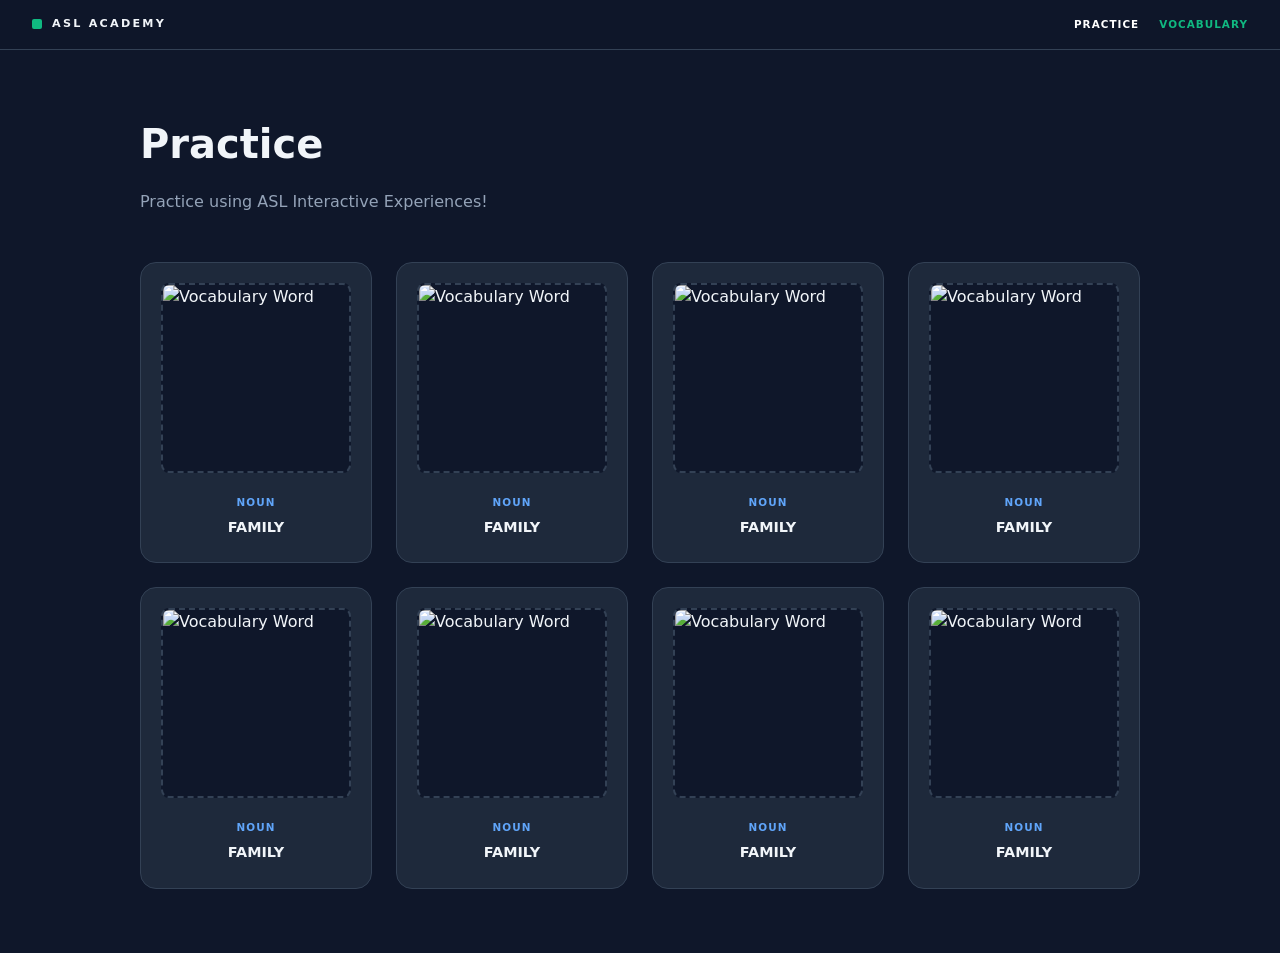
==== index.html @ 32ef87b6 "test" ====
<!DOCTYPE html>
<html lang="en">
<head>
    <meta charset="UTF-8">
    <meta name="viewport" content="width=device-width, initial-scale=1.0">
    <title>ASL Lexicon</title>
    <link rel="stylesheet" href="global.css">
</head>
<body>

    <nav>
        <div style="display: flex; align-items: center; gap: 10px;">
            <div style="background: var(--accent); width: 10px; height: 10px; border-radius: 2px;"></div>
            <span style="font-weight: 900; font-size: 0.7rem; letter-spacing: 0.2em; text-transform: uppercase;">ASL Academy</span>
        </div>
        <div style="display: flex; gap: 20px;">
            <a href="index.html" class="label" style="text-decoration: none; color:white;">Practice</a>
            <a href="lexicon.html" class="label" style="text-decoration: none;">Vocabulary</a>
        </div>
    </nav>

    <div style="max-width: 1000px; margin: 4rem auto; padding: 0 2rem;">
        <header style="margin-bottom: 3rem;">
            <h1 style="font-size: 2.5rem; font-weight: 900; margin: 0;">Practice</h1>
            <p style="color: var(--text-secondary);">Practice using ASL Interactive Experiences!</p>
        </header>

        <div style="display: grid; grid-template-columns: repeat(auto-fill, minmax(200px, 1fr)); gap: 1.5rem;">
            
            <!-- COPY THIS BLOCK FOR NEW WORDS -->
            <div class="card">
                <div class="frame" style="aspect-ratio: 1/1;">
                    <img src="word-image.jpg" alt="Vocabulary Word">
                </div>
                <div style="text-align: center;">
                    <span class="label" style="color: #60a5fa;">Noun</span>
                    <h3 class="title" style="font-size: 0.9rem;">FAMILY</h3>
                </div>
            </div>
            <!-- END BLOCK -->
            <div class="card">
                <div class="frame" style="aspect-ratio: 1/1;">
                    <img src="word-image.jpg" alt="Vocabulary Word">
                </div>
                <div style="text-align: center;">
                    <span class="label" style="color: #60a5fa;">Noun</span>
                    <h3 class="title" style="font-size: 0.9rem;">FAMILY</h3>
                </div>
            </div>
            <div class="card">
                <div class="frame" style="aspect-ratio: 1/1;">
                    <img src="word-image.jpg" alt="Vocabulary Word">
                </div>
                <div style="text-align: center;">
                    <span class="label" style="color: #60a5fa;">Noun</span>
                    <h3 class="title" style="font-size: 0.9rem;">FAMILY</h3>
                </div>
            </div>
            <div class="card">
                <div class="frame" style="aspect-ratio: 1/1;">
                    <img src="word-image.jpg" alt="Vocabulary Word">
                </div>
                <div style="text-align: center;">
                    <span class="label" style="color: #60a5fa;">Noun</span>
                    <h3 class="title" style="font-size: 0.9rem;">FAMILY</h3>
                </div>
            </div>
            <!-- COPY THIS BLOCK FOR NEW WORDS -->
            <div class="card">
                <div class="frame" style="aspect-ratio: 1/1;">
                    <img src="word-image.jpg" alt="Vocabulary Word">
                </div>
                <div style="text-align: center;">
                    <span class="label" style="color: #60a5fa;">Noun</span>
                    <h3 class="title" style="font-size: 0.9rem;">FAMILY</h3>
                </div>
            </div>
            <!-- END BLOCK -->
            <div class="card">
                <div class="frame" style="aspect-ratio: 1/1;">
                    <img src="word-image.jpg" alt="Vocabulary Word">
                </div>
                <div style="text-align: center;">
                    <span class="label" style="color: #60a5fa;">Noun</span>
                    <h3 class="title" style="font-size: 0.9rem;">FAMILY</h3>
                </div>
            </div>
            <div class="card">
                <div class="frame" style="aspect-ratio: 1/1;">
                    <img src="word-image.jpg" alt="Vocabulary Word">
                </div>
                <div style="text-align: center;">
                    <span class="label" style="color: #60a5fa;">Noun</span>
                    <h3 class="title" style="font-size: 0.9rem;">FAMILY</h3>
                </div>
            </div>
            <div class="card">
                <div class="frame" style="aspect-ratio: 1/1;">
                    <img src="word-image.jpg" alt="Vocabulary Word">
                </div>
                <div style="text-align: center;">
                    <span class="label" style="color: #60a5fa;">Noun</span>
                    <h3 class="title" style="font-size: 0.9rem;">FAMILY</h3>
                </div>
            </div>


        </div>
    </div>

</body>
</html>
---- global.css ----
/* ASL ACADEMY - GLOBAL STYLE SHEET
   Use these classes for a consistent, filter-safe academic look.
*/

:root {
    --bg-main: #0f172a;
    --bg-card: #1e293b;
    --text-primary: #f1f5f9;
    --text-secondary: #94a3b8;
    --accent: #10b981; /* Emerald */
    --border: #334155;
}

body {
    background-color: var(--bg-main);
    color: var(--text-primary);
    font-family: system-ui, -apple-system, sans-serif;
    margin: 0;
    line-height: 1.5;
}

/* Resource Card Styles */
.card {
    background: var(--bg-card);
    border: 1px solid var(--border);
    border-radius: 1rem;
    padding: 1.25rem;
    transition: transform 0.2s, border-color 0.2s;
    text-decoration: none;
    color: inherit;
    display: flex;
    flex-direction: column;
    gap: 1rem;
}

.card:hover {
    border-color: var(--accent);
    transform: translateY(-2px);
}

/* Image Frame System */
.frame {
    background: var(--bg-main);
    border: 2px dashed var(--border);
    border-radius: 0.5rem;
    aspect-ratio: 16 / 9;
    display: flex;
    align-items: center;
    justify-content: center;
    overflow: hidden;
}

.frame img {
    width: 100%;
    height: 100%;
    object-fit: cover;
}

/* Typography */
.label {
    font-size: 0.65rem;
    font-weight: 800;
    text-transform: uppercase;
    letter-spacing: 0.1em;
    color: var(--accent);
}

.title {
    font-size: 1.1rem;
    font-weight: 700;
    margin: 0.25rem 0;
}

.desc {
    font-size: 0.8rem;
    color: var(--text-secondary);
}

/* Navigation */
nav {
    border-bottom: 1px solid var(--border);
    padding: 1rem 2rem;
    display: flex;
    justify-content: space-between;
    align-items: center;
    background: rgba(15, 23, 42, 0.9);
    backdrop-filter: blur(8px);
    sticky: top;
}
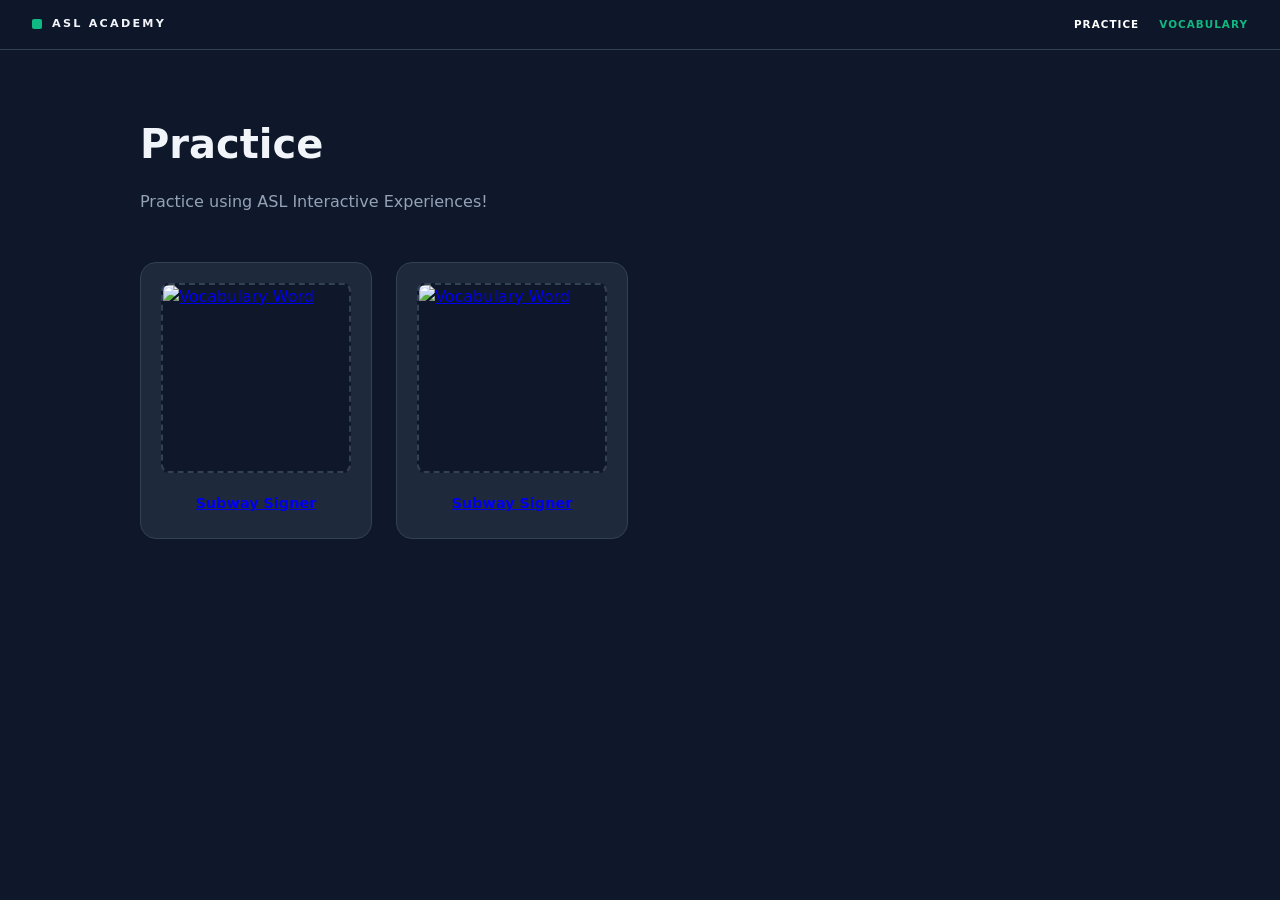
==== commit f5359e11: "first game" ====
--- a/index.html
+++ b/index.html
@@ -29,82 +29,26 @@
             
             <!-- COPY THIS BLOCK FOR NEW WORDS -->
             <div class="card">
+                <a href = "experiences/subway_signer.html">
                 <div class="frame" style="aspect-ratio: 1/1;">
-                    <img src="word-image.jpg" alt="Vocabulary Word">
+                    <img src="https://res.cloudinary.com/ddrwjhxu6/image/upload/v1773389453/subway_signer_xiio7u.png" alt="Vocabulary Word">
                 </div>
                 <div style="text-align: center;">
-                    <span class="label" style="color: #60a5fa;">Noun</span>
-                    <h3 class="title" style="font-size: 0.9rem;">FAMILY</h3>
+                    <h3 class="title" style="font-size: 0.9rem;">Subway Signer</h3>
+                </a>
                 </div>
             </div>
             <!-- END BLOCK -->
             <div class="card">
+                <a href = "subway_signer.html">
                 <div class="frame" style="aspect-ratio: 1/1;">
-                    <img src="word-image.jpg" alt="Vocabulary Word">
+                    <img src="https://res.cloudinary.com/ddrwjhxu6/image/upload/v1773389453/subway_signer_xiio7u.png" alt="Vocabulary Word">
                 </div>
                 <div style="text-align: center;">
-                    <span class="label" style="color: #60a5fa;">Noun</span>
-                    <h3 class="title" style="font-size: 0.9rem;">FAMILY</h3>
+                    <h3 class="title" style="font-size: 0.9rem;">Subway Signer</h3>
+                </a>
                 </div>
             </div>
-            <div class="card">
-                <div class="frame" style="aspect-ratio: 1/1;">
-                    <img src="word-image.jpg" alt="Vocabulary Word">
-                </div>
-                <div style="text-align: center;">
-                    <span class="label" style="color: #60a5fa;">Noun</span>
-                    <h3 class="title" style="font-size: 0.9rem;">FAMILY</h3>
-                </div>
-            </div>
-            <div class="card">
-                <div class="frame" style="aspect-ratio: 1/1;">
-                    <img src="word-image.jpg" alt="Vocabulary Word">
-                </div>
-                <div style="text-align: center;">
-                    <span class="label" style="color: #60a5fa;">Noun</span>
-                    <h3 class="title" style="font-size: 0.9rem;">FAMILY</h3>
-                </div>
-            </div>
-            <!-- COPY THIS BLOCK FOR NEW WORDS -->
-            <div class="card">
-                <div class="frame" style="aspect-ratio: 1/1;">
-                    <img src="word-image.jpg" alt="Vocabulary Word">
-                </div>
-                <div style="text-align: center;">
-                    <span class="label" style="color: #60a5fa;">Noun</span>
-                    <h3 class="title" style="font-size: 0.9rem;">FAMILY</h3>
-                </div>
-            </div>
-            <!-- END BLOCK -->
-            <div class="card">
-                <div class="frame" style="aspect-ratio: 1/1;">
-                    <img src="word-image.jpg" alt="Vocabulary Word">
-                </div>
-                <div style="text-align: center;">
-                    <span class="label" style="color: #60a5fa;">Noun</span>
-                    <h3 class="title" style="font-size: 0.9rem;">FAMILY</h3>
-                </div>
-            </div>
-            <div class="card">
-                <div class="frame" style="aspect-ratio: 1/1;">
-                    <img src="word-image.jpg" alt="Vocabulary Word">
-                </div>
-                <div style="text-align: center;">
-                    <span class="label" style="color: #60a5fa;">Noun</span>
-                    <h3 class="title" style="font-size: 0.9rem;">FAMILY</h3>
-                </div>
-            </div>
-            <div class="card">
-                <div class="frame" style="aspect-ratio: 1/1;">
-                    <img src="word-image.jpg" alt="Vocabulary Word">
-                </div>
-                <div style="text-align: center;">
-                    <span class="label" style="color: #60a5fa;">Noun</span>
-                    <h3 class="title" style="font-size: 0.9rem;">FAMILY</h3>
-                </div>
-            </div>
-
-
         </div>
     </div>
 
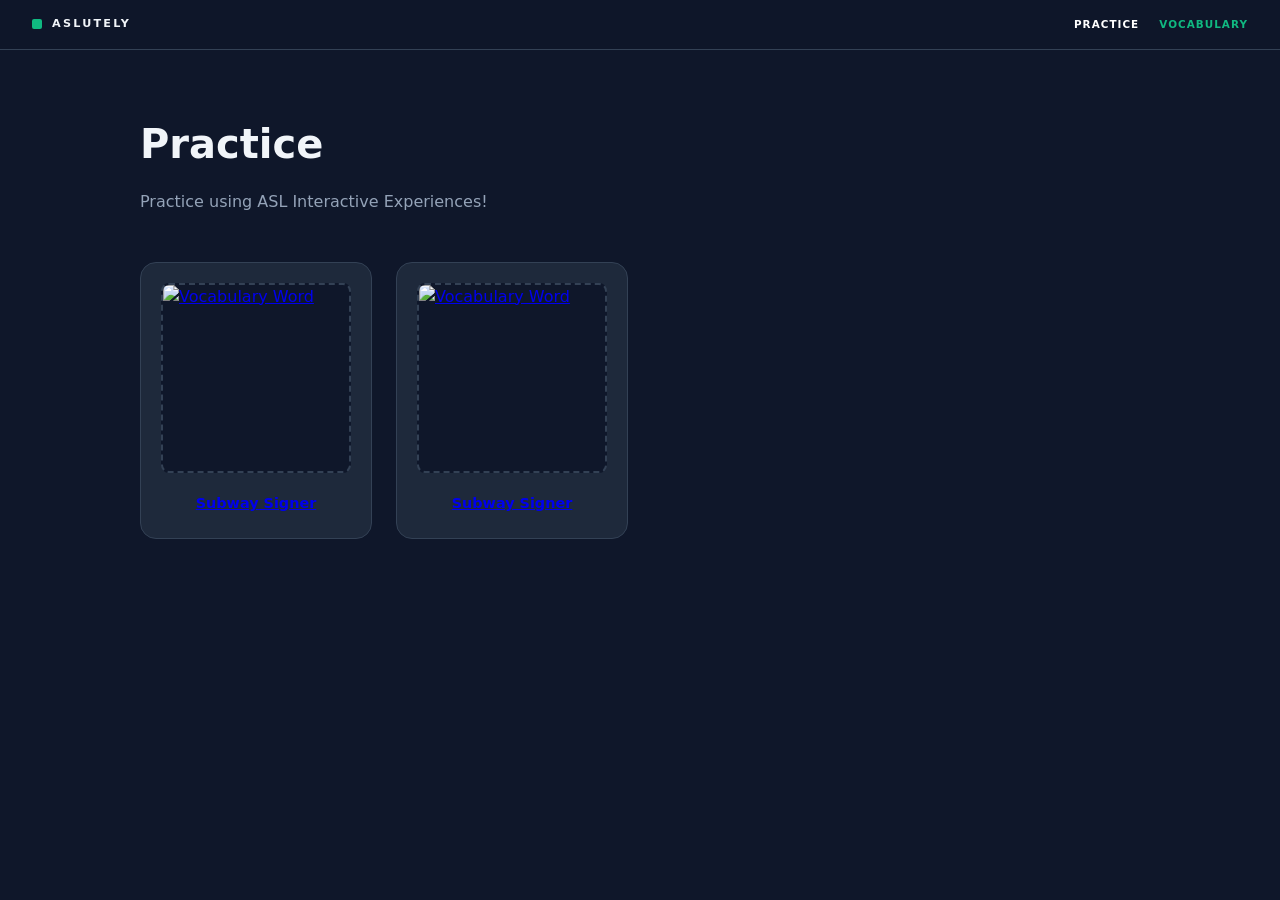
==== commit 12400c47: "Name change" ====
--- a/index.html
+++ b/index.html
@@ -3,7 +3,7 @@
 <head>
     <meta charset="UTF-8">
     <meta name="viewport" content="width=device-width, initial-scale=1.0">
-    <title>ASL Lexicon</title>
+    <title>ASLUTELY</title>
     <link rel="stylesheet" href="global.css">
 </head>
 <body>
@@ -11,7 +11,7 @@
     <nav>
         <div style="display: flex; align-items: center; gap: 10px;">
             <div style="background: var(--accent); width: 10px; height: 10px; border-radius: 2px;"></div>
-            <span style="font-weight: 900; font-size: 0.7rem; letter-spacing: 0.2em; text-transform: uppercase;">ASL Academy</span>
+            <span style="font-weight: 900; font-size: 0.7rem; letter-spacing: 0.2em; text-transform: uppercase;">ASLUTELY</span>
         </div>
         <div style="display: flex; gap: 20px;">
             <a href="index.html" class="label" style="text-decoration: none; color:white;">Practice</a>
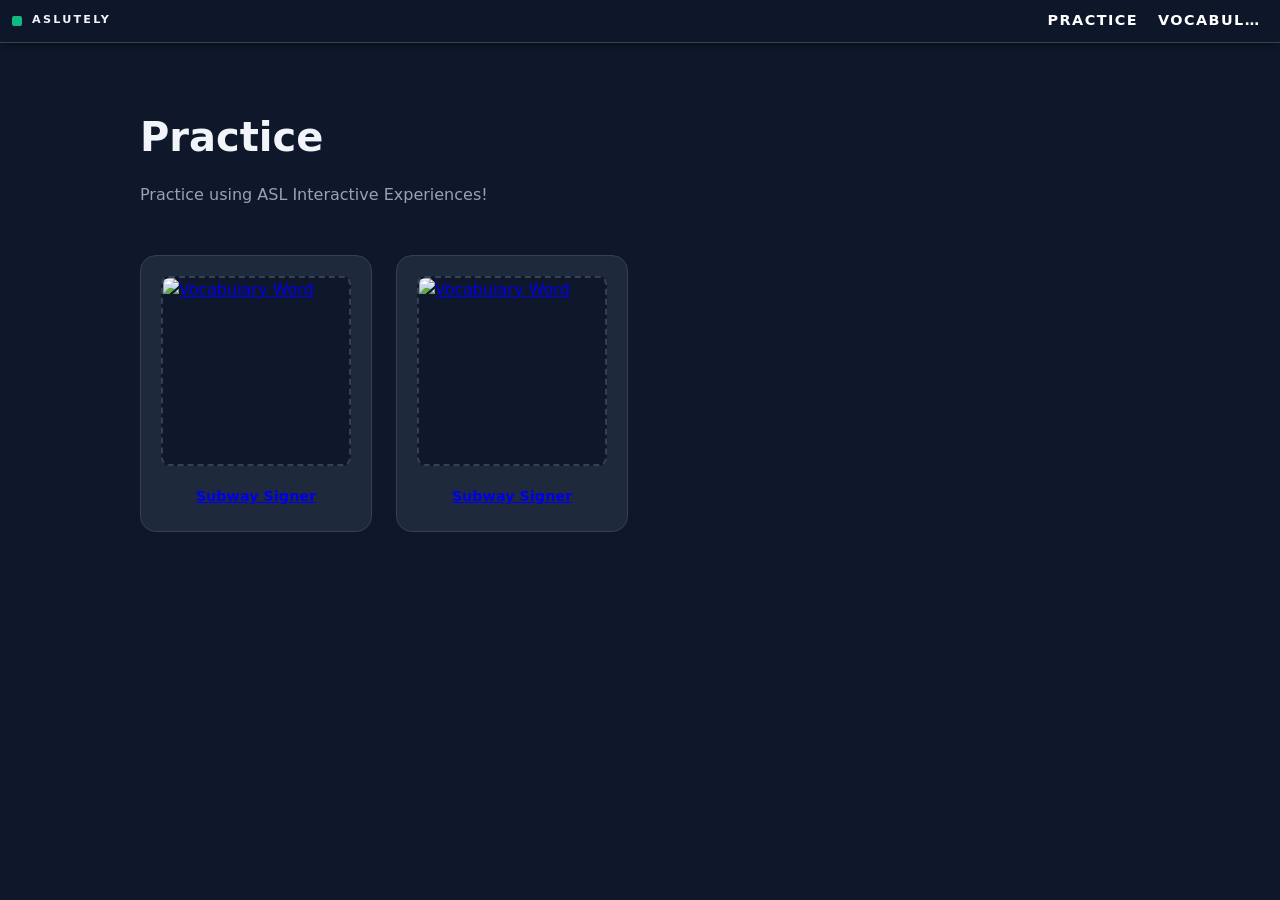
==== commit 50bd114d: "Navigation system rework." ====
--- a/index.html
+++ b/index.html
@@ -8,7 +8,7 @@
 </head>
 <body>
 
-    <nav>
+    <header class="site-nav sticky">
         <div style="display: flex; align-items: center; gap: 10px;">
             <div style="background: var(--accent); width: 10px; height: 10px; border-radius: 2px;"></div>
             <span style="font-weight: 900; font-size: 0.7rem; letter-spacing: 0.2em; text-transform: uppercase;">ASLUTELY</span>
@@ -17,7 +17,7 @@
             <a href="index.html" class="label" style="text-decoration: none; color:white;">Practice</a>
             <a href="lexicon.html" class="label" style="text-decoration: none;">Vocabulary</a>
         </div>
-    </nav>
+    </header>
 
     <div style="max-width: 1000px; margin: 4rem auto; padding: 0 2rem;">
         <header style="margin-bottom: 3rem;">
--- a/global.css
+++ b/global.css
@@ -86,4 +86,59 @@
     background: rgba(15, 23, 42, 0.9);
     backdrop-filter: blur(8px);
     sticky: top;
+}
+
+/* Site Navigation */
+.site-nav {
+    display: flex;
+    flex-wrap: wrap;
+    justify-content: space-between;
+    align-items: center;
+    gap: 12px;
+    padding: 10px 12px;
+    margin: 0;
+    background: rgba(0,0,0,0.75);
+    box-shadow: 0 2px 8px rgba(0,0,0,0.4);
+    overflow: hidden;
+}
+
+.site-nav.fixed {
+    position: fixed;
+    top: 0;
+    left: 0;
+    width: calc(100% - 24px);
+    max-width: 100vw;
+    z-index: 400;
+}
+
+.site-nav.sticky {
+    position: sticky;
+    top: 0;
+    border-bottom: 1px solid var(--border);
+    background: rgba(15, 23, 42, 0.9);
+    backdrop-filter: blur(8px);
+}
+
+.site-nav > div:last-child {
+    display: flex;
+    gap: 12px;
+    flex-wrap: wrap;
+    min-width: 0;
+}
+
+.site-nav a {
+    white-space: nowrap;
+    overflow: hidden;
+    text-overflow: ellipsis;
+    display: inline-block;
+    max-width: 110px;
+    font-size: clamp(0.6rem, 2.5vw, 0.9rem);
+    text-decoration: none;
+    color: white;
+}
+
+.site-nav div {
+    display: flex;
+    align-items: center;
+    gap: 10px;
 }
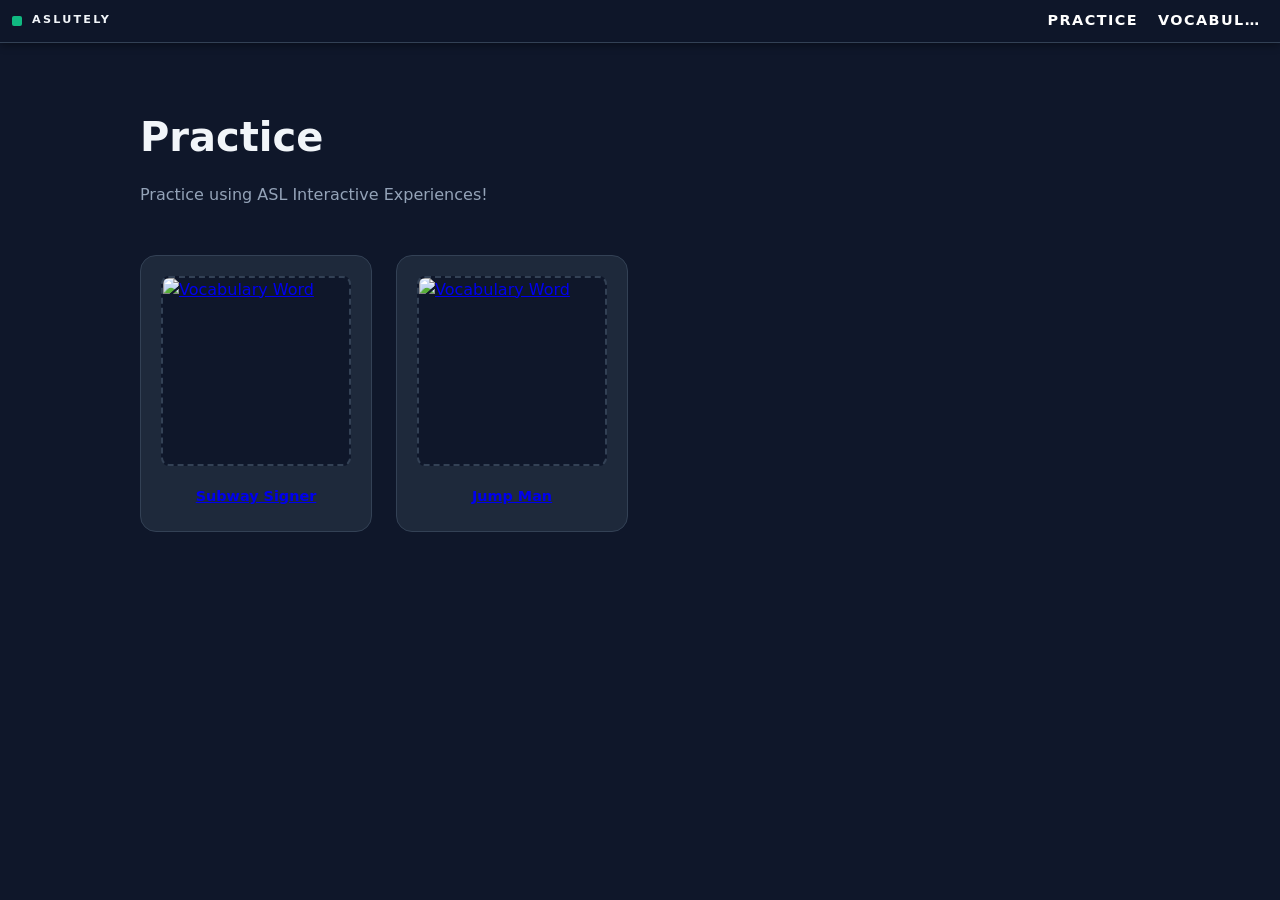
==== commit 251ec9c9: "jump man added to main page" ====
--- a/index.html
+++ b/index.html
@@ -29,7 +29,7 @@
             
             <!-- COPY THIS BLOCK FOR NEW WORDS -->
             <div class="card">
-                <a href = "experiences/subway_signer.html">
+                <a href = "experiences/subway_signer/subway_signer.html">
                 <div class="frame" style="aspect-ratio: 1/1;">
                     <img src="https://res.cloudinary.com/ddrwjhxu6/image/upload/v1773389453/subway_signer_xiio7u.png" alt="Vocabulary Word">
                 </div>
@@ -40,12 +40,12 @@
             </div>
             <!-- END BLOCK -->
             <div class="card">
-                <a href = "subway_signer.html">
+                <a href = "experiences/jump_man/jump_man.html">
                 <div class="frame" style="aspect-ratio: 1/1;">
-                    <img src="https://res.cloudinary.com/ddrwjhxu6/image/upload/v1773389453/subway_signer_xiio7u.png" alt="Vocabulary Word">
+                    <img src="https://res.cloudinary.com/ddrwjhxu6/image/upload/v1773619865/jumpman_obav5f.png" alt="Vocabulary Word">
                 </div>
                 <div style="text-align: center;">
-                    <h3 class="title" style="font-size: 0.9rem;">Subway Signer</h3>
+                    <h3 class="title" style="font-size: 0.9rem;">Jump Man</h3>
                 </a>
                 </div>
             </div>
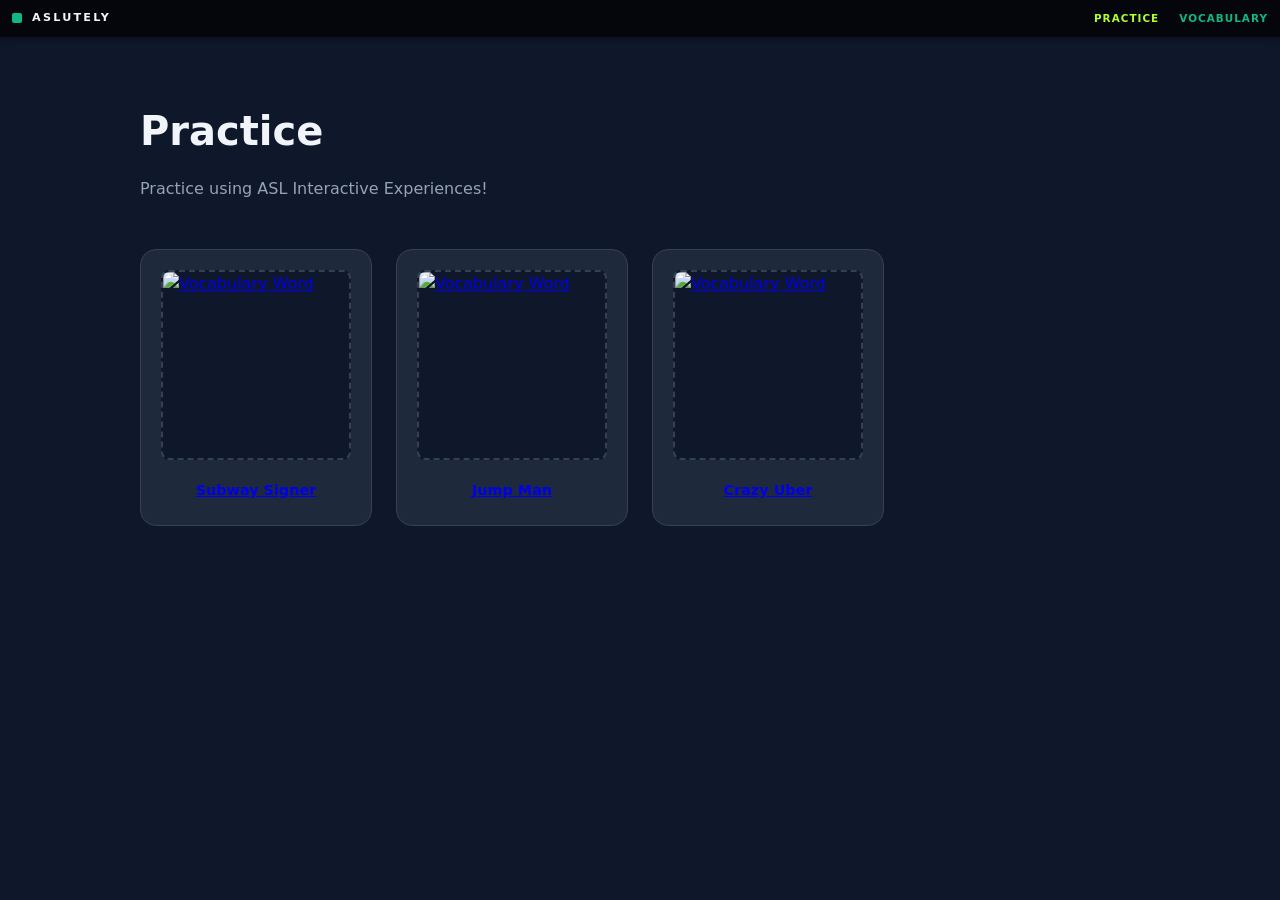
==== commit 4a40e649: "Crazy Uber Added" ====
--- a/index.html
+++ b/index.html
@@ -8,13 +8,13 @@
 </head>
 <body>
 
-    <header class="site-nav sticky">
+    <header class="site-nav">
         <div style="display: flex; align-items: center; gap: 10px;">
             <div style="background: var(--accent); width: 10px; height: 10px; border-radius: 2px;"></div>
             <span style="font-weight: 900; font-size: 0.7rem; letter-spacing: 0.2em; text-transform: uppercase;">ASLUTELY</span>
         </div>
         <div style="display: flex; gap: 20px;">
-            <a href="index.html" class="label" style="text-decoration: none; color:white;">Practice</a>
+            <a href="index.html" class="label" style="text-decoration: none; color:greenyellow;">Practice</a>
             <a href="lexicon.html" class="label" style="text-decoration: none;">Vocabulary</a>
         </div>
     </header>
@@ -49,8 +49,21 @@
                 </a>
                 </div>
             </div>
+            <!-- COPY THIS BLOCK FOR NEW WORDS -->
+            <div class="card">
+                <a href = "experiences/crazy_uber/crazy_uber.html">
+                <div class="frame" style="aspect-ratio: 1/1;">
+                    <img src="https://res.cloudinary.com/ddrwjhxu6/image/upload/v1773389406/crazy_uber_stpwaw.png" alt="Vocabulary Word">
+                </div>
+                <div style="text-align: center;">
+                    <h3 class="title" style="font-size: 0.9rem;">Crazy Uber</h3>
+                </a>
+                </div>
+            </div>
+            <!-- END BLOCK -->
         </div>
     </div>
 
+
 </body>
 </html>
--- a/global.css
+++ b/global.css
@@ -85,7 +85,6 @@
     align-items: center;
     background: rgba(15, 23, 42, 0.9);
     backdrop-filter: blur(8px);
-    sticky: top;
 }
 
 /* Site Navigation */
@@ -101,44 +100,3 @@
     box-shadow: 0 2px 8px rgba(0,0,0,0.4);
     overflow: hidden;
 }
-
-.site-nav.fixed {
-    position: fixed;
-    top: 0;
-    left: 0;
-    width: calc(100% - 24px);
-    max-width: 100vw;
-    z-index: 400;
-}
-
-.site-nav.sticky {
-    position: sticky;
-    top: 0;
-    border-bottom: 1px solid var(--border);
-    background: rgba(15, 23, 42, 0.9);
-    backdrop-filter: blur(8px);
-}
-
-.site-nav > div:last-child {
-    display: flex;
-    gap: 12px;
-    flex-wrap: wrap;
-    min-width: 0;
-}
-
-.site-nav a {
-    white-space: nowrap;
-    overflow: hidden;
-    text-overflow: ellipsis;
-    display: inline-block;
-    max-width: 110px;
-    font-size: clamp(0.6rem, 2.5vw, 0.9rem);
-    text-decoration: none;
-    color: white;
-}
-
-.site-nav div {
-    display: flex;
-    align-items: center;
-    gap: 10px;
-}
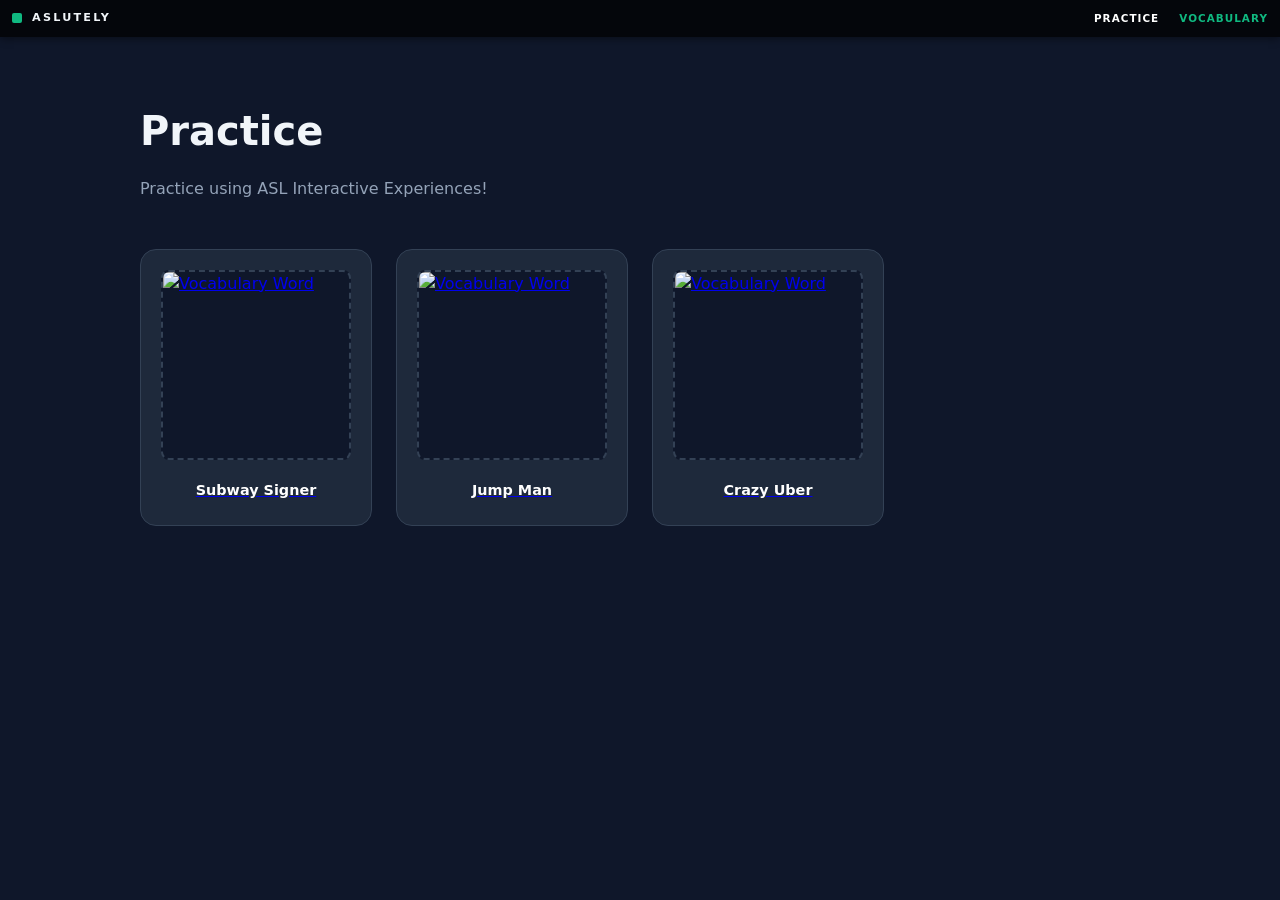
==== commit 5b795985: "Further adjustments to current experiences." ====
--- a/index.html
+++ b/index.html
@@ -14,7 +14,7 @@
             <span style="font-weight: 900; font-size: 0.7rem; letter-spacing: 0.2em; text-transform: uppercase;">ASLUTELY</span>
         </div>
         <div style="display: flex; gap: 20px;">
-            <a href="index.html" class="label" style="text-decoration: none; color:greenyellow;">Practice</a>
+            <a href="index.html" class="label" style="text-decoration: none; color:white;">Practice</a>
             <a href="lexicon.html" class="label" style="text-decoration: none;">Vocabulary</a>
         </div>
     </header>
--- a/global.css
+++ b/global.css
@@ -69,6 +69,7 @@
     font-size: 1.1rem;
     font-weight: 700;
     margin: 0.25rem 0;
+    color:white;
 }
 
 .desc {
@@ -79,18 +80,23 @@
 /* Navigation */
 nav {
     border-bottom: 1px solid var(--border);
+    position: fixed;
+    top: 0;
+    width: 100%;
+    height: 70px;
     padding: 1rem 2rem;
     display: flex;
     justify-content: space-between;
     align-items: center;
     background: rgba(15, 23, 42, 0.9);
     backdrop-filter: blur(8px);
+    z-index: 1000;
+    pointer-events: auto;
 }
 
 /* Site Navigation */
 .site-nav {
     display: flex;
-    flex-wrap: wrap;
     justify-content: space-between;
     align-items: center;
     gap: 12px;
@@ -98,5 +104,4 @@
     margin: 0;
     background: rgba(0,0,0,0.75);
     box-shadow: 0 2px 8px rgba(0,0,0,0.4);
-    overflow: hidden;
-}
+}
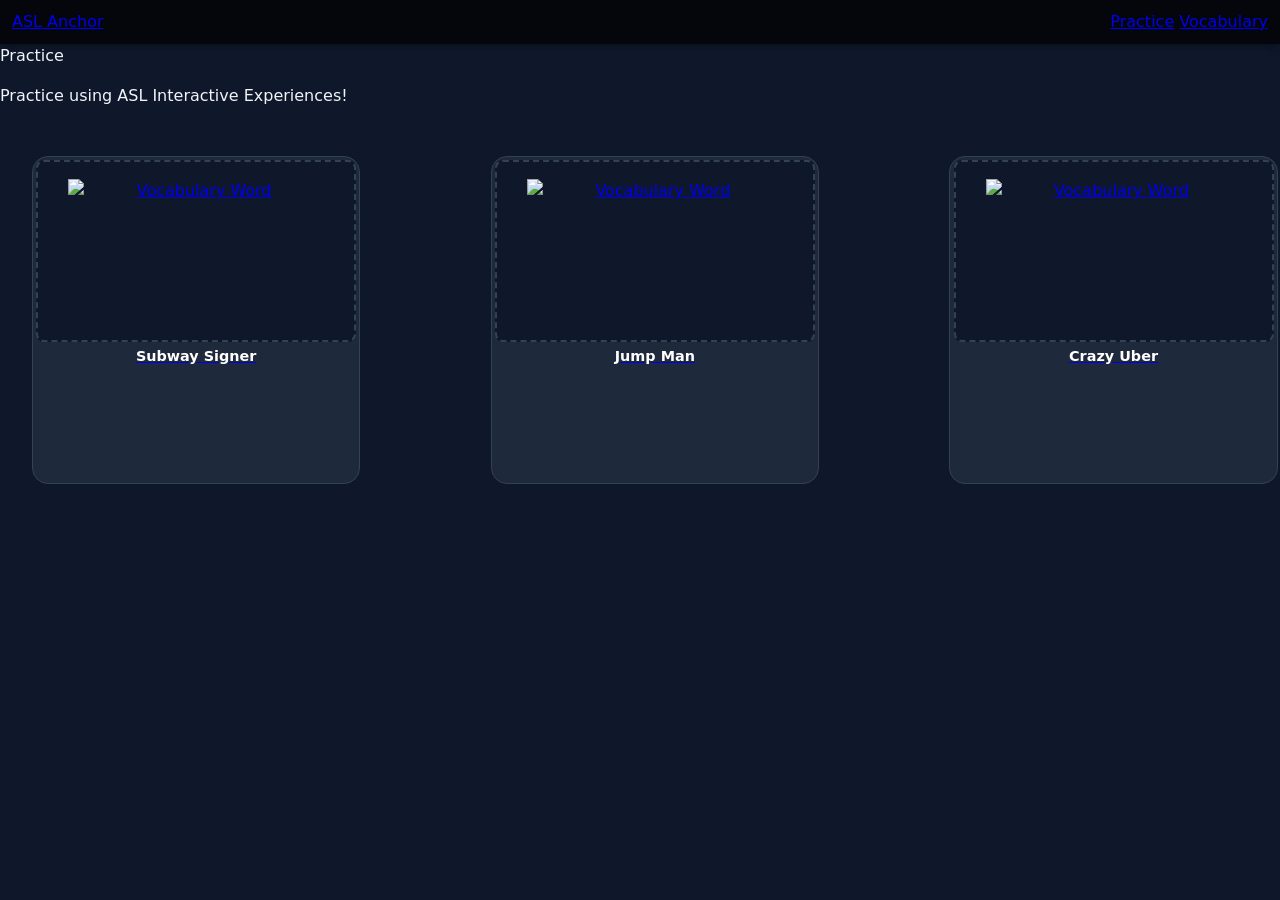
==== commit 35ab326d: "Very rough edit" ====
--- a/index.html
+++ b/index.html
@@ -1,47 +1,55 @@
+<!--ASL Anchor - Init -->
 <!DOCTYPE html>
+<!-- ASL Anchor - English -->
 <html lang="en">
+
+<!-- ASL Anchor - Head -->
 <head>
+    <!-- ASL Anchor - This gives me an idea of which characters are being used. -->
     <meta charset="UTF-8">
+    <!-- This is what helps Google identify the content of the page and rank it in search results. -->
+    <meta name="keywords" content = "ASL, American Sign Language, Deaf Culture, Sign Language Learning, Interactive ASL Practice, ASL Vocabulary, Sign Language Resources, ASL Quizzes, Sign Language Education, Sign Language Videos, ASL Grammar">
+    <!-- This is a description of authorship. -->
+    <meta name="author" content="Harrison Longmore, ASL Anchor, Mr. Longmore">
+    <!-- This makes this page look good on mobile devices. -->
     <meta name="viewport" content="width=device-width, initial-scale=1.0">
-    <title>ASLUTELY</title>
+    <title>ASL Anchor</title>
     <link rel="stylesheet" href="global.css">
 </head>
+
+<!-- ASL Anchor - Body -->
 <body>
-
+    <!-- ASL Anchor - Header -->
     <header class="site-nav">
-        <div style="display: flex; align-items: center; gap: 10px;">
-            <div style="background: var(--accent); width: 10px; height: 10px; border-radius: 2px;"></div>
-            <span style="font-weight: 900; font-size: 0.7rem; letter-spacing: 0.2em; text-transform: uppercase;">ASLUTELY</span>
+        <div>
+            <a href ="index.html">ASL Anchor</a>
         </div>
-        <div style="display: flex; gap: 20px;">
-            <a href="index.html" class="label" style="text-decoration: none; color:white;">Practice</a>
-            <a href="lexicon.html" class="label" style="text-decoration: none;">Vocabulary</a>
+        <div class="nav-links">
+            <a href="index.html">Practice</a>
+            <a href="lexicon.html">Vocabulary</a>
         </div>
     </header>
-
-    <div style="max-width: 1000px; margin: 4rem auto; padding: 0 2rem;">
-        <header style="margin-bottom: 3rem;">
-            <h1 style="font-size: 2.5rem; font-weight: 900; margin: 0;">Practice</h1>
-            <p style="color: var(--text-secondary);">Practice using ASL Interactive Experiences!</p>
+    <main>
+            <h1">Practice</h1>
+            <p>Practice using ASL Interactive Experiences!</p>
         </header>
-
-        <div style="display: grid; grid-template-columns: repeat(auto-fill, minmax(200px, 1fr)); gap: 1.5rem;">
-            
-            <!-- COPY THIS BLOCK FOR NEW WORDS -->
+<!--ASL Anchor Card Grid-->
+        <div class="card-grid">
+            <!-- Start of Grid Item -->
             <div class="card">
                 <a href = "experiences/subway_signer/subway_signer.html">
-                <div class="frame" style="aspect-ratio: 1/1;">
+                <div class="frame">
                     <img src="https://res.cloudinary.com/ddrwjhxu6/image/upload/v1773389453/subway_signer_xiio7u.png" alt="Vocabulary Word">
                 </div>
-                <div style="text-align: center;">
+                <div>
                     <h3 class="title" style="font-size: 0.9rem;">Subway Signer</h3>
                 </a>
                 </div>
             </div>
-            <!-- END BLOCK -->
+            <!-- End of Grid Item -->
             <div class="card">
                 <a href = "experiences/jump_man/jump_man.html">
-                <div class="frame" style="aspect-ratio: 1/1;">
+                <div class="frame">
                     <img src="https://res.cloudinary.com/ddrwjhxu6/image/upload/v1773619865/jumpman_obav5f.png" alt="Vocabulary Word">
                 </div>
                 <div style="text-align: center;">
@@ -52,7 +60,7 @@
             <!-- COPY THIS BLOCK FOR NEW WORDS -->
             <div class="card">
                 <a href = "experiences/crazy_uber/crazy_uber.html">
-                <div class="frame" style="aspect-ratio: 1/1;">
+                <div class="frame">
                     <img src="https://res.cloudinary.com/ddrwjhxu6/image/upload/v1773389406/crazy_uber_stpwaw.png" alt="Vocabulary Word">
                 </div>
                 <div style="text-align: center;">
--- a/global.css
+++ b/global.css
@@ -18,23 +18,33 @@
     margin: 0;
     line-height: 1.5;
 }
-
+.card-grid {
+    display: grid;
+    grid-template-columns: repeat(auto-fill, minmax(200px, 1fr));
+    gap: 10rem;
+    padding: 2rem;
+}
 /* Resource Card Styles */
 .card {
     background: var(--bg-card);
     border: 1px solid var(--border);
     border-radius: 1rem;
-    padding: 1.25rem;
+    padding: 0.2em;
     transition: transform 0.2s, border-color 0.2s;
     text-decoration: none;
     color: inherit;
     display: flex;
+    display: block;
     flex-direction: column;
     gap: 1rem;
+    height: 20rem;
+    width: 20rem;
+    text-align: center;
+    justify-content: middle;
 }
 
 .card:hover {
-    border-color: var(--accent);
+    border-color: white;
     transform: translateY(-2px);
 }
 
@@ -51,8 +61,8 @@
 }
 
 .frame img {
-    width: 100%;
-    height: 100%;
+    width: 16rem;
+    height: 9rem;
     object-fit: cover;
 }
 
